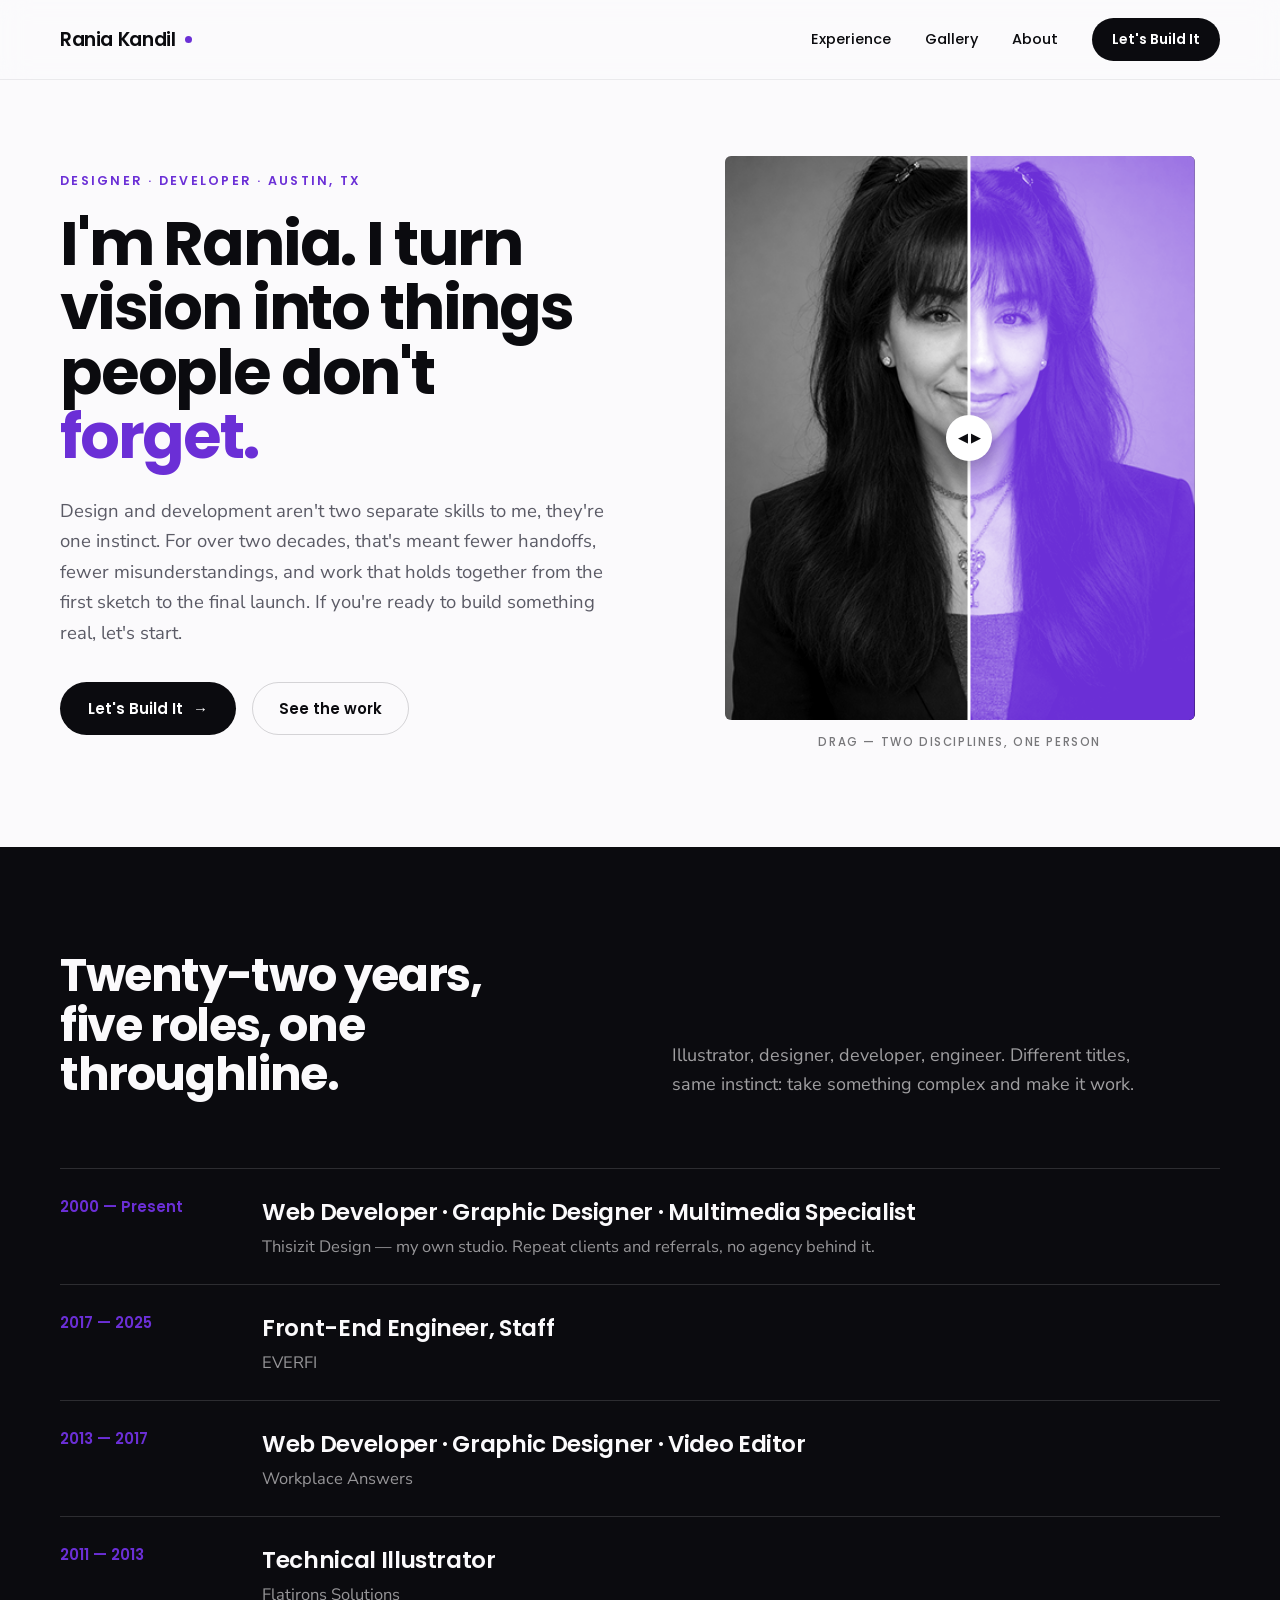
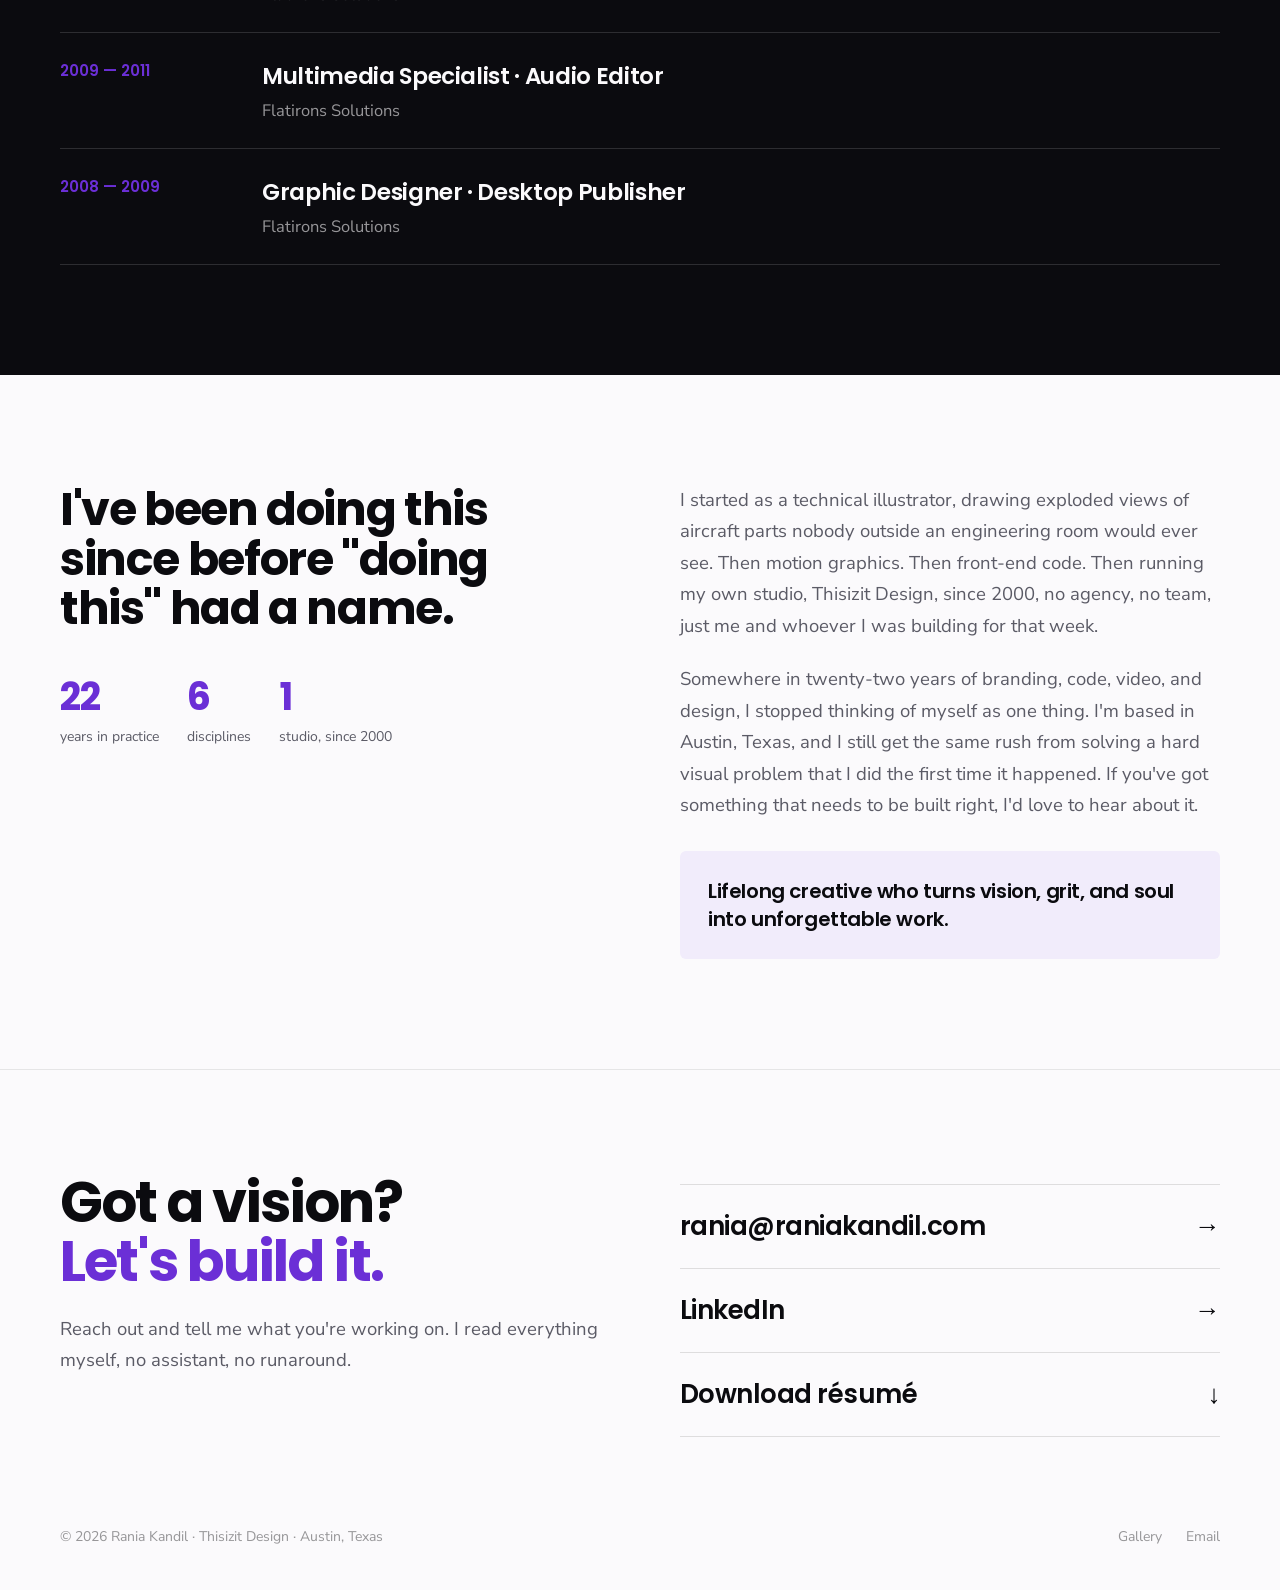
==== index.html @ 61c28361 "Initial site" ====
<!DOCTYPE html>
<html lang="en">
<head>
<meta charset="utf-8">
<meta name="viewport" content="width=device-width, initial-scale=1">
<title>Rania Kandil — Designer &amp; Developer</title>
<meta name="description" content="Designer and developer in Austin, Texas. Twenty-two years turning vision into work people don't forget.">
<link rel="preconnect" href="https://fonts.googleapis.com">
<link rel="preconnect" href="https://fonts.gstatic.com" crossorigin>
<link href="https://fonts.googleapis.com/css2?family=Poppins:wght@400;500;600;700&family=Nunito+Sans:opsz,wght@6..12,300;6..12,400;6..12,600;6..12,700&display=swap" rel="stylesheet">
<link rel="stylesheet" href="site.css">
</head>
<body id="top">

<header class="site-header">
  <nav class="nav wrap">
    <a class="brand" href="#top">Rania Kandil<span></span></a>
    <div class="nav-links">
      <a href="#work">Experience</a>
      <a href="gallery.html">Gallery</a>
      <a class="hide-sm" href="#about">About</a>
      <a class="btn btn-sm" href="#contact">Let's Build It</a>
    </div>
  </nav>
</header>

<main>

  <section class="hero wrap">
    <div data-reveal>
      <p class="eyebrow">Designer · Developer · Austin, TX</p>
      <h1>I'm Rania. I turn vision into things people don't <em>forget.</em></h1>
      <p class="lede">Design and development aren't two separate skills to me, they're one instinct. For over two decades, that's meant fewer handoffs, fewer misunderstandings, and work that holds together from the first sketch to the final launch. If you're ready to build something real, let's start.</p>
      <div class="hero-actions">
        <a class="btn" href="#contact">Let's Build It <span aria-hidden="true">→</span></a>
        <a class="btn btn-ghost" href="gallery.html">See the work</a>
      </div>
    </div>

    <div class="portrait-col">
      <div class="split" role="slider" aria-label="Reveal illustrated portrait" aria-valuemin="0" aria-valuemax="100" aria-valuenow="52">
        <img class="base" src="assets/headshot.png" alt="Rania Kandil">
        <div class="tint">
          <div class="fill"></div>
          <img src="assets/headshot.png" alt="">
        </div>
        <div class="divider"></div>
        <div class="knob" aria-hidden="true">◀ ▶</div>
      </div>
      <p class="caption">Drag — two disciplines, one person</p>
    </div>
  </section>

  <section class="dark" id="work">
    <div class="wrap">
      <div class="section-head" data-reveal>
        <h2>Twenty-two years, five roles, one throughline.</h2>
        <p>Illustrator, designer, developer, engineer. Different titles, same instinct: take something complex and make it work.</p>
      </div>
      <ol class="timeline">
        <li data-reveal>
          <span class="years">2000 — Present</span>
          <div>
            <h3>Web Developer · Graphic Designer · Multimedia Specialist</h3>
            <p>Thisizit Design — my own studio. Repeat clients and referrals, no agency behind it.</p>
          </div>
        </li>
        <li data-reveal>
          <span class="years">2017 — 2025</span>
          <div>
            <h3>Front-End Engineer, Staff</h3>
            <p>EVERFI</p>
          </div>
        </li>
        <li data-reveal>
          <span class="years">2013 — 2017</span>
          <div>
            <h3>Web Developer · Graphic Designer · Video Editor</h3>
            <p>Workplace Answers</p>
          </div>
        </li>
        <li data-reveal>
          <span class="years">2011 — 2013</span>
          <div>
            <h3>Technical Illustrator</h3>
            <p>Flatirons Solutions</p>
          </div>
        </li>
        <li data-reveal>
          <span class="years">2009 — 2011</span>
          <div>
            <h3>Multimedia Specialist · Audio Editor</h3>
            <p>Flatirons Solutions</p>
          </div>
        </li>
        <li data-reveal>
          <span class="years">2008 — 2009</span>
          <div>
            <h3>Graphic Designer · Desktop Publisher</h3>
            <p>Flatirons Solutions</p>
          </div>
        </li>
      </ol>
    </div>
  </section>

  <section class="about wrap" id="about">
    <div data-reveal>
      <h2>I've been doing this since before "doing this" had a name.</h2>
      <div class="stats">
        <div>
          <p class="stat-num">22</p>
          <p class="stat-label">years in practice</p>
        </div>
        <div>
          <p class="stat-num">6</p>
          <p class="stat-label">disciplines</p>
        </div>
        <div>
          <p class="stat-num">1</p>
          <p class="stat-label">studio, since 2000</p>
        </div>
      </div>
    </div>
    <div class="about-body" data-reveal>
      <p>I started as a technical illustrator, drawing exploded views of aircraft parts nobody outside an engineering room would ever see. Then motion graphics. Then front-end code. Then running my own studio, Thisizit Design, since 2000, no agency, no team, just me and whoever I was building for that week.</p>
      <p>Somewhere in twenty-two years of branding, code, video, and design, I stopped thinking of myself as one thing. I'm based in Austin, Texas, and I still get the same rush from solving a hard visual problem that I did the first time it happened. If you've got something that needs to be built right, I'd love to hear about it.</p>
      <div class="pull">
        <p>Lifelong creative who turns vision, grit, and soul into unforgettable work.</p>
      </div>
    </div>
  </section>

  <section class="contact" id="contact">
    <div class="wrap">
      <div data-reveal>
        <h2>Got a vision?<br><em>Let's build it.</em></h2>
        <p class="lede">Reach out and tell me what you're working on. I read everything myself, no assistant, no runaround.</p>
      </div>
      <div class="contact-list" data-reveal>
        <a href="mailto:rania@raniakandil.com">rania@raniakandil.com <span aria-hidden="true">→</span></a>
        <a href="https://linkedin.com/in/raniakandil">LinkedIn <span aria-hidden="true">→</span></a>
        <a href="assets/RaniaKandil_Resume.pdf" download>Download résumé <span aria-hidden="true">↓</span></a>
      </div>
    </div>
  </section>

</main>

<footer class="site-footer wrap">
  <p>© 2026 Rania Kandil · Thisizit Design · Austin, Texas</p>
  <div class="footer-links">
    <a href="gallery.html">Gallery</a>
    <a href="mailto:rania@raniakandil.com">Email</a>
  </div>
</footer>

<script src="site.js"></script>
</body>
</html>
---- site.css ----
:root {
  --ink: #0B0B0F;
  --paper: #FBFAFC;
  --accent: #6B2FD6;
  --lilac: #F1ECFB;
  --magenta: #E0218A;
  --muted: #5B5B66;
  --max: 1240px;
}

* { box-sizing: border-box; }

html { scroll-behavior: smooth; }

body {
  margin: 0;
  background: var(--paper);
  color: var(--ink);
  font-family: "Nunito Sans", system-ui, sans-serif;
  -webkit-font-smoothing: antialiased;
  text-wrap: pretty;
}

a { color: var(--accent); text-decoration: none; }
a:hover { color: var(--magenta); }
::selection { background: var(--accent); color: #fff; }

h1, h2, h3, .display, .nav a, .btn, .eyebrow, .stat-num, .tag, .filter {
  font-family: Poppins, sans-serif;
}

.wrap { max-width: var(--max); margin: 0 auto; padding-left: 40px; padding-right: 40px; }

/* ---------- header ---------- */
.site-header {
  position: sticky; top: 0; z-index: 50;
  backdrop-filter: blur(14px);
  background: rgba(251, 250, 252, .82);
  border-bottom: 1px solid rgba(11, 11, 15, .07);
}
.nav {
  display: flex; align-items: center; justify-content: space-between; gap: 32px;
  padding-top: 18px; padding-bottom: 18px;
}
.brand {
  font-weight: 600; font-size: 19px; letter-spacing: -.02em; color: var(--ink);
  display: flex; align-items: center; gap: 10px;
}
.brand span { width: 7px; height: 7px; border-radius: 50%; background: var(--accent); }
.nav-links { display: flex; align-items: center; gap: 34px; }
.nav-links a:not(.btn) { font-size: 14.5px; font-weight: 500; color: var(--ink); }
.nav-links a:not(.btn):hover,
.nav-links a:not(.btn)[aria-current="page"] { color: var(--accent); }

.btn {
  font-size: 15px; font-weight: 600; color: #fff; background: var(--ink);
  padding: 15px 28px; border-radius: 999px;
  display: inline-flex; align-items: center; gap: 10px;
  transition: background .2s ease, color .2s ease, border-color .2s ease;
}
.btn:hover { background: var(--accent); color: #fff; }
.btn-sm { font-size: 14px; padding: 11px 20px; }
.btn-ghost {
  color: var(--ink); background: transparent;
  border: 1.5px solid rgba(11, 11, 15, .16); padding: 14px 26px;
}
.btn-ghost:hover { background: transparent; border-color: var(--accent); color: var(--accent); }
.btn-invert { background: var(--paper); color: var(--ink); font-size: 16px; padding: 17px 32px; white-space: nowrap; }

.eyebrow {
  font-size: 12.5px; font-weight: 600; letter-spacing: .18em;
  text-transform: uppercase; color: var(--accent); margin: 0 0 22px;
}

/* ---------- hero ---------- */
.hero {
  display: grid; grid-template-columns: 1.05fr .95fr; gap: 64px; align-items: center;
  padding-top: 76px; padding-bottom: 96px;
}
.hero h1 {
  font-weight: 700; font-size: 62px; line-height: 1.04; letter-spacing: -.035em;
  margin: 0 0 26px; max-width: 14ch;
}
.hero h1 em { font-style: normal; color: var(--accent); }
.lede { font-size: 18.5px; line-height: 1.65; color: var(--muted); margin: 0 0 34px; max-width: 52ch; }
.hero-actions { display: flex; align-items: center; gap: 16px; flex-wrap: wrap; }

.portrait-col { display: flex; flex-direction: column; align-items: center; gap: 14px; }
.split {
  position: relative; width: 100%; max-width: 470px; aspect-ratio: 5 / 6;
  border-radius: 6px; overflow: hidden; background: #E9E7EA;
  cursor: ew-resize; user-select: none; touch-action: none;
}
.split img { position: absolute; inset: 0; width: 100%; height: 100%; object-fit: cover; object-position: 50% 22%; }
.split .base { filter: grayscale(1) contrast(1.06); }
.split .tint { position: absolute; inset: 0; clip-path: inset(0 0 0 52%); }
.split .tint .fill { position: absolute; inset: 0; background: var(--accent); }
.split .tint img { filter: grayscale(1) contrast(1.18) brightness(1.02); mix-blend-mode: screen; }
.split .divider { position: absolute; top: 0; bottom: 0; width: 3px; background: #fff; left: 52%; transform: translateX(-1.5px); }
.split .knob {
  position: absolute; top: 50%; left: 52%; transform: translate(-50%, -50%);
  width: 46px; height: 46px; border-radius: 50%; background: #fff;
  box-shadow: 0 6px 20px rgba(11, 11, 15, .28);
  display: flex; align-items: center; justify-content: center; gap: 4px;
  font-family: Poppins, sans-serif; font-size: 13px; color: var(--ink);
}
.caption {
  font-family: Poppins, sans-serif; font-size: 11.5px; font-weight: 500;
  letter-spacing: .14em; text-transform: uppercase;
  color: rgba(11, 11, 15, .55); margin: 0;
}

/* ---------- dark band ---------- */
.dark { background: var(--ink); color: var(--paper); }
.dark .wrap { padding-top: 104px; padding-bottom: 110px; }
.section-head {
  display: grid; grid-template-columns: 1fr 1fr; gap: 64px; align-items: end; margin: 0 0 68px;
}
.section-head h2 { font-weight: 700; font-size: 46px; line-height: 1.08; letter-spacing: -.03em; margin: 0; max-width: 16ch; }
.section-head p { font-size: 18px; line-height: 1.65; color: rgba(251, 250, 252, .62); margin: 0; max-width: 46ch; }

.timeline { list-style: none; margin: 0; padding: 0; }
.timeline li {
  display: grid; grid-template-columns: 170px 1fr; gap: 32px;
  padding: 26px 0; border-top: 1px solid rgba(251, 250, 252, .14);
  transition: background .2s ease;
}
.timeline li:last-child { border-bottom: 1px solid rgba(251, 250, 252, .14); }
.timeline li:hover { background: rgba(107, 47, 214, .10); }
.timeline .years { font-family: Poppins, sans-serif; font-size: 15px; font-weight: 600; color: var(--accent); }
.timeline h3 { font-size: 23px; font-weight: 600; letter-spacing: -.015em; margin: 0 0 6px; }
.timeline p { margin: 0; font-size: 16.5px; color: rgba(251, 250, 252, .58); }

/* ---------- about ---------- */
.about { display: grid; grid-template-columns: 1fr 1fr; gap: 80px; align-items: start; padding-top: 110px; padding-bottom: 110px; }
.about h2 { font-weight: 700; font-size: 46px; line-height: 1.08; letter-spacing: -.03em; margin: 0 0 28px; max-width: 15ch; }
.stats { display: flex; gap: 28px; flex-wrap: wrap; padding-top: 6px; }
.stat-num { font-size: 38px; font-weight: 700; letter-spacing: -.03em; margin: 0; color: var(--accent); }
.stat-label { margin: 2px 0 0; font-size: 14px; color: var(--muted); }
.about-body { display: flex; flex-direction: column; gap: 22px; }
.about-body p { font-size: 18.5px; line-height: 1.7; color: var(--muted); margin: 0; }
.pull {
  background: var(--lilac); border-radius: 6px; padding: 26px 28px; margin-top: 8px;
}
.pull p {
  font-family: Poppins, sans-serif; font-size: 20px; font-weight: 600;
  line-height: 1.4; letter-spacing: -.02em; margin: 0; color: var(--ink);
}

/* ---------- contact ---------- */
.contact { border-top: 1px solid rgba(11, 11, 15, .09); }
.contact .wrap { display: grid; grid-template-columns: 1fr 1fr; gap: 80px; align-items: start; padding-top: 104px; padding-bottom: 90px; }
.contact h2 { font-weight: 700; font-size: 56px; line-height: 1.05; letter-spacing: -.035em; margin: 0 0 22px; }
.contact h2 em { font-style: normal; color: var(--accent); }
.contact-list { display: flex; flex-direction: column; padding-top: 10px; }
.contact-list a {
  font-family: Poppins, sans-serif; font-size: 26px; font-weight: 600; letter-spacing: -.02em;
  color: var(--ink); padding: 22px 0;
  border-top: 1px solid rgba(11, 11, 15, .12);
  display: flex; justify-content: space-between; align-items: center; gap: 20px;
  transition: color .2s ease;
}
.contact-list a:last-child { border-bottom: 1px solid rgba(11, 11, 15, .12); }
.contact-list a:hover { color: var(--accent); }

/* ---------- footer ---------- */
.site-footer {
  display: flex; justify-content: space-between; align-items: center;
  gap: 24px; flex-wrap: wrap; padding-bottom: 44px;
}
.site-footer p, .site-footer a { margin: 0; font-size: 14px; color: rgba(11, 11, 15, .42); }
.site-footer a:hover { color: var(--accent); }
.footer-links { display: flex; gap: 24px; }

/* ---------- gallery ---------- */
.gallery-intro { padding-top: 72px; padding-bottom: 44px; }
.gallery-intro-grid { display: grid; grid-template-columns: 1.1fr .9fr; gap: 64px; align-items: end; }
.gallery-intro h1 { font-weight: 700; font-size: 56px; line-height: 1.05; letter-spacing: -.035em; margin: 0; max-width: 16ch; }
.gallery-intro p { font-size: 18.5px; line-height: 1.65; color: var(--muted); margin: 0; max-width: 46ch; }

.filters { display: flex; gap: 10px; flex-wrap: wrap; padding-bottom: 24px; border-bottom: 1px solid rgba(11, 11, 15, .09); }
.filter {
  font-size: 13.5px; font-weight: 600; padding: 9px 18px; border-radius: 999px;
  border: 1.5px solid rgba(11, 11, 15, .14); background: transparent; color: var(--ink);
  cursor: pointer; transition: border-color .2s ease, color .2s ease, background .2s ease;
}
.filter:hover { border-color: var(--accent); color: var(--accent); }
.filter[aria-pressed="true"] { background: var(--ink); border-color: var(--ink); color: #fff; }

.grid { display: grid; grid-template-columns: repeat(3, 1fr); gap: 26px; padding-top: 48px; padding-bottom: 40px; }
.card { display: flex; flex-direction: column; gap: 14px; }
.card.wide { grid-column: span 2; }
.card-media {
  position: relative; width: 100%; border-radius: 8px; overflow: hidden;
  background: var(--lilac); aspect-ratio: 4 / 5;
  display: flex; align-items: center; justify-content: center;
}
.card-media.r16-10 { aspect-ratio: 16 / 10; }
.card-media.r16-9 { aspect-ratio: 16 / 9; }
.card-media.r4-3 { aspect-ratio: 4 / 3; }
.card-media img { width: 100%; height: 100%; object-fit: cover; display: block; }
.card-media .slot-note {
  font-family: Poppins, sans-serif; font-size: 12.5px; font-weight: 600;
  letter-spacing: .1em; text-transform: uppercase;
  color: rgba(107, 47, 214, .55); text-align: center; padding: 0 20px;
}
.card-meta { display: flex; justify-content: space-between; align-items: baseline; gap: 16px; }
.card-meta h3 { font-size: 20px; font-weight: 600; letter-spacing: -.02em; margin: 0; }
.tag { font-size: 12px; font-weight: 600; letter-spacing: .12em; text-transform: uppercase; color: var(--accent); white-space: nowrap; }

.cta-band { margin-top: 60px; }
.cta-band .wrap { display: grid; grid-template-columns: 1fr auto; gap: 56px; align-items: center; padding-top: 96px; padding-bottom: 96px; }
.cta-band h2 { font-weight: 700; font-size: 44px; line-height: 1.08; letter-spacing: -.03em; margin: 0; max-width: 18ch; }
.cta-band h2 em { font-style: normal; color: var(--accent); }

/* ---------- reveal ---------- */
[data-reveal] { opacity: 0; transform: translateY(16px); transition: opacity .7s cubic-bezier(.22,.7,.3,1), transform .7s cubic-bezier(.22,.7,.3,1); }
[data-reveal].in { opacity: 1; transform: none; }
@media (prefers-reduced-motion: reduce) {
  [data-reveal] { opacity: 1; transform: none; transition: none; }
  html { scroll-behavior: auto; }
}

/* ---------- responsive ---------- */
@media (max-width: 1000px) {
  .wrap { padding-left: 24px; padding-right: 24px; }
  .hero, .about, .section-head, .gallery-intro-grid { grid-template-columns: 1fr; gap: 44px; }
  .contact .wrap, .cta-band .wrap { grid-template-columns: 1fr; gap: 44px; }
  .grid { grid-template-columns: repeat(2, 1fr); }
  .hero h1 { font-size: 46px; }
  .contact h2 { font-size: 42px; }
  .section-head h2, .about h2, .gallery-intro h1, .cta-band h2 { font-size: 36px; }
  .timeline li { grid-template-columns: 1fr; gap: 8px; }
}
@media (max-width: 620px) {
  .nav-links { gap: 18px; }
  .nav-links .hide-sm { display: none; }
  .grid { grid-template-columns: 1fr; }
  .card.wide { grid-column: span 1; }
  .contact-list a { font-size: 20px; }
  .hero h1 { font-size: 38px; }
}
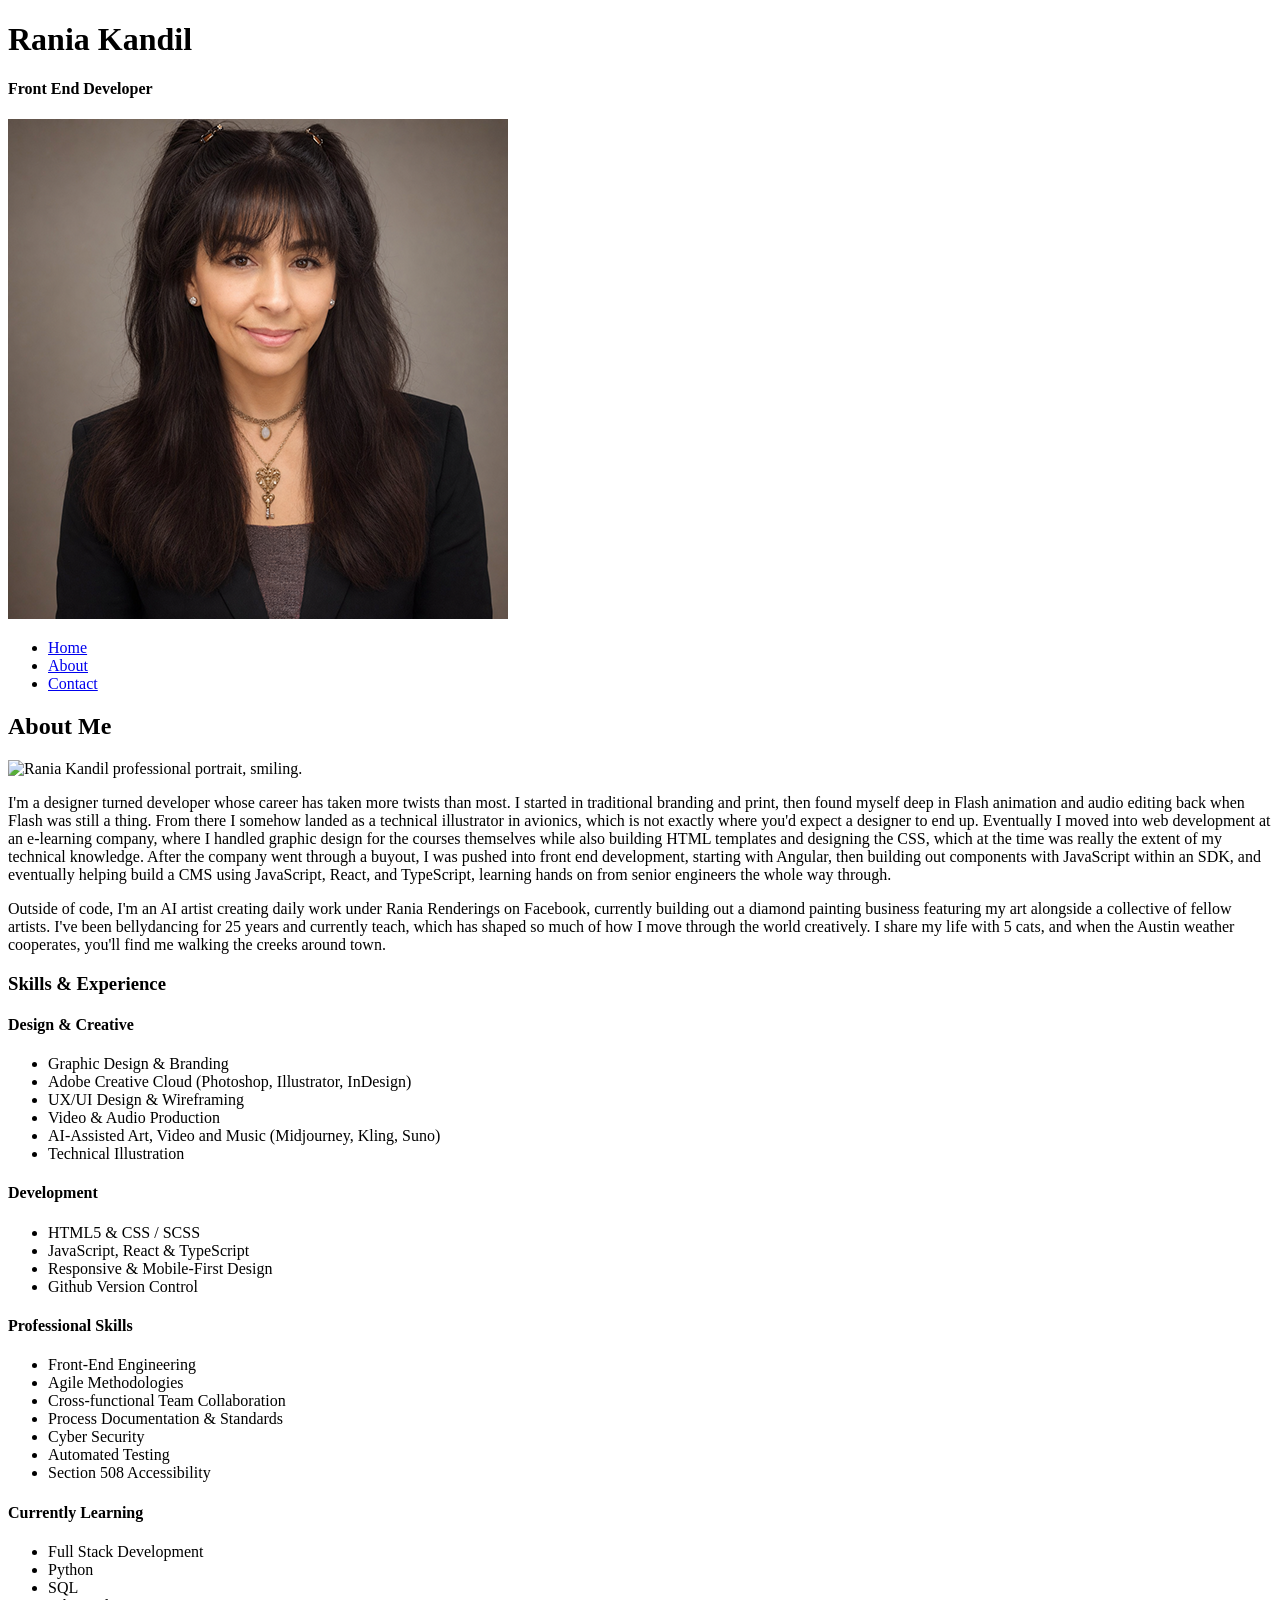
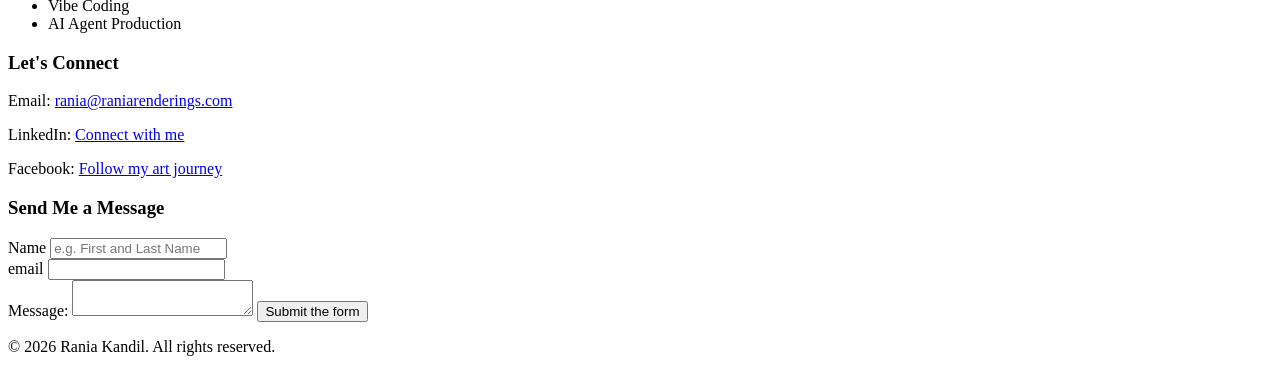
==== commit f5b6c694: "update file name" ====
--- a/index.html
+++ b/index.html
@@ -1,160 +1,126 @@
-<!DOCTYPE html>
-<html lang="en">
-<head>
-<meta charset="utf-8">
-<meta name="viewport" content="width=device-width, initial-scale=1">
-<title>Rania Kandil — Designer &amp; Developer</title>
-<meta name="description" content="Designer and developer in Austin, Texas. Twenty-two years turning vision into work people don't forget.">
-<link rel="preconnect" href="https://fonts.googleapis.com">
-<link rel="preconnect" href="https://fonts.gstatic.com" crossorigin>
-<link href="https://fonts.googleapis.com/css2?family=Poppins:wght@400;500;600;700&family=Nunito+Sans:opsz,wght@6..12,300;6..12,400;6..12,600;6..12,700&display=swap" rel="stylesheet">
-<link rel="stylesheet" href="site.css">
-</head>
-<body id="top">
-
-<header class="site-header">
-  <nav class="nav wrap">
-    <a class="brand" href="#top">Rania Kandil<span></span></a>
-    <div class="nav-links">
-      <a href="#work">Experience</a>
-      <a href="gallery.html">Gallery</a>
-      <a class="hide-sm" href="#about">About</a>
-      <a class="btn btn-sm" href="#contact">Let's Build It</a>
-    </div>
-  </nav>
-</header>
-
-<main>
-
-  <section class="hero wrap">
-    <div data-reveal>
-      <p class="eyebrow">Designer · Developer · Austin, TX</p>
-      <h1>I'm Rania. I turn vision into things people don't <em>forget.</em></h1>
-      <p class="lede">Design and development aren't two separate skills to me, they're one instinct. For over two decades, that's meant fewer handoffs, fewer misunderstandings, and work that holds together from the first sketch to the final launch. If you're ready to build something real, let's start.</p>
-      <div class="hero-actions">
-        <a class="btn" href="#contact">Let's Build It <span aria-hidden="true">→</span></a>
-        <a class="btn btn-ghost" href="gallery.html">See the work</a>
-      </div>
-    </div>
-
-    <div class="portrait-col">
-      <div class="split" role="slider" aria-label="Reveal illustrated portrait" aria-valuemin="0" aria-valuemax="100" aria-valuenow="52">
-        <img class="base" src="assets/headshot.png" alt="Rania Kandil">
-        <div class="tint">
-          <div class="fill"></div>
-          <img src="assets/headshot.png" alt="">
-        </div>
-        <div class="divider"></div>
-        <div class="knob" aria-hidden="true">◀ ▶</div>
-      </div>
-      <p class="caption">Drag — two disciplines, one person</p>
-    </div>
-  </section>
-
-  <section class="dark" id="work">
-    <div class="wrap">
-      <div class="section-head" data-reveal>
-        <h2>Twenty-two years, five roles, one throughline.</h2>
-        <p>Illustrator, designer, developer, engineer. Different titles, same instinct: take something complex and make it work.</p>
-      </div>
-      <ol class="timeline">
-        <li data-reveal>
-          <span class="years">2000 — Present</span>
-          <div>
-            <h3>Web Developer · Graphic Designer · Multimedia Specialist</h3>
-            <p>Thisizit Design — my own studio. Repeat clients and referrals, no agency behind it.</p>
-          </div>
-        </li>
-        <li data-reveal>
-          <span class="years">2017 — 2025</span>
-          <div>
-            <h3>Front-End Engineer, Staff</h3>
-            <p>EVERFI</p>
-          </div>
-        </li>
-        <li data-reveal>
-          <span class="years">2013 — 2017</span>
-          <div>
-            <h3>Web Developer · Graphic Designer · Video Editor</h3>
-            <p>Workplace Answers</p>
-          </div>
-        </li>
-        <li data-reveal>
-          <span class="years">2011 — 2013</span>
-          <div>
-            <h3>Technical Illustrator</h3>
-            <p>Flatirons Solutions</p>
-          </div>
-        </li>
-        <li data-reveal>
-          <span class="years">2009 — 2011</span>
-          <div>
-            <h3>Multimedia Specialist · Audio Editor</h3>
-            <p>Flatirons Solutions</p>
-          </div>
-        </li>
-        <li data-reveal>
-          <span class="years">2008 — 2009</span>
-          <div>
-            <h3>Graphic Designer · Desktop Publisher</h3>
-            <p>Flatirons Solutions</p>
-          </div>
-        </li>
-      </ol>
-    </div>
-  </section>
-
-  <section class="about wrap" id="about">
-    <div data-reveal>
-      <h2>I've been doing this since before "doing this" had a name.</h2>
-      <div class="stats">
-        <div>
-          <p class="stat-num">22</p>
-          <p class="stat-label">years in practice</p>
-        </div>
-        <div>
-          <p class="stat-num">6</p>
-          <p class="stat-label">disciplines</p>
-        </div>
-        <div>
-          <p class="stat-num">1</p>
-          <p class="stat-label">studio, since 2000</p>
-        </div>
-      </div>
-    </div>
-    <div class="about-body" data-reveal>
-      <p>I started as a technical illustrator, drawing exploded views of aircraft parts nobody outside an engineering room would ever see. Then motion graphics. Then front-end code. Then running my own studio, Thisizit Design, since 2000, no agency, no team, just me and whoever I was building for that week.</p>
-      <p>Somewhere in twenty-two years of branding, code, video, and design, I stopped thinking of myself as one thing. I'm based in Austin, Texas, and I still get the same rush from solving a hard visual problem that I did the first time it happened. If you've got something that needs to be built right, I'd love to hear about it.</p>
-      <div class="pull">
-        <p>Lifelong creative who turns vision, grit, and soul into unforgettable work.</p>
-      </div>
-    </div>
-  </section>
-
-  <section class="contact" id="contact">
-    <div class="wrap">
-      <div data-reveal>
-        <h2>Got a vision?<br><em>Let's build it.</em></h2>
-        <p class="lede">Reach out and tell me what you're working on. I read everything myself, no assistant, no runaround.</p>
-      </div>
-      <div class="contact-list" data-reveal>
-        <a href="mailto:rania@raniakandil.com">rania@raniakandil.com <span aria-hidden="true">→</span></a>
-        <a href="https://linkedin.com/in/raniakandil">LinkedIn <span aria-hidden="true">→</span></a>
-        <a href="assets/RaniaKandil_Resume.pdf" download>Download résumé <span aria-hidden="true">↓</span></a>
-      </div>
-    </div>
-  </section>
-
-</main>
-
-<footer class="site-footer wrap">
-  <p>© 2026 Rania Kandil · Thisizit Design · Austin, Texas</p>
-  <div class="footer-links">
-    <a href="gallery.html">Gallery</a>
-    <a href="mailto:rania@raniakandil.com">Email</a>
-  </div>
-</footer>
-
-<script src="site.js"></script>
-</body>
-</html>
+<!DOCTYPE html>
+<html lang="en">
+<head>
+    <meta charset="UTF-8">
+    <meta name="viewport" content="width=device-width, initial-scale=1.0">
+    <meta name="description" content="Rania Kandil - Designer & Developer">
+    <title>Rania Kandil — Designer &amp; Developer</title>
+</head>
+<body>
+    <!-- TODO: Add header with your name, professional title, and navigation -->
+    <!-- Navigation should link to: #about, #skills, #contact -->
+     <header>
+        <h1>Rania Kandil</h1>
+        <h4>Front End Developer</h4>
+        <img src="img/rania-kandil.png" alt="Rania Kandil professional portrait, smiling." />
+        <nav>
+            <ul>
+                <li><a href="#home">Home</a></li>
+                <li><a href="#skills">About</a></li>
+                <li><a href="#contact">Contact</a></li>
+            </ul>
+        </nav>
+    </header>
+    <!-- TODO: Add main element -->
+    
+        <!-- TODO: Add About section with id="about" -->
+        <!-- Include: h2 "About Me", professional photo with alt text, 2-3 paragraphs about yourself -->
+    <main>
+        <section id="skills">
+            <h2>About Me</h2>
+            <img src="images/rania-kandil.png" alt="Rania Kandil professional portrait, smiling." />
+            <p>
+                I'm a designer turned developer whose career has taken more twists than most. I started in traditional branding and print, then found myself deep in Flash animation and audio editing back when Flash was still a thing. From there I somehow landed as a technical illustrator in avionics, which is not exactly where you'd expect a designer to end up. Eventually I moved into web development at an e-learning company, where I handled graphic design for the courses themselves while also building HTML templates and designing the CSS, which at the time was really the extent of my technical knowledge. After the company went through a buyout, I was pushed into front end development, starting with Angular, then building out components with JavaScript within an SDK, and eventually helping build a CMS using JavaScript, React, and TypeScript, learning hands on from senior engineers the whole way through.</p>
+            <p>
+                Outside of code, I'm an AI artist creating daily work under Rania Renderings on Facebook, currently building out a diamond painting business featuring my art alongside a collective of fellow artists. I've been bellydancing for 25 years and currently teach, which has shaped so much of how I move through the world creatively. I share my life with 5 cats, and when the Austin weather cooperates, you'll find me walking the creeks around town.
+            </p>
+        </section>
+            
+            <!-- TODO: Add Skills section with id="skills" -->
+            <!-- Include: h2 "Skills & Experience", multiple h3 categories with organized lists -->
+        <section id="skills">
+            <h3>Skills & Experience</h3>
+
+            <h4>Design & Creative</h4>
+            <ul>
+                <li>Graphic Design & Branding</li>
+                <li>Adobe Creative Cloud (Photoshop, Illustrator, InDesign)</li>
+                <li>UX/UI Design & Wireframing</li>
+                <li>Video & Audio Production</li>
+                <li>AI-Assisted Art, Video and Music (Midjourney, Kling, Suno)</li>
+                <li>Technical Illustration</li>
+            </ul>
+
+            <h4>Development</h4>
+            <ul>
+                <li>HTML5 & CSS / SCSS</li>
+                <li>JavaScript, React & TypeScript</li>
+                <li>Responsive & Mobile-First Design</li>
+                <li>Github Version Control</li>
+            </ul>
+
+            <h4>Professional Skills</h4>
+            <ul>
+                <li>Front-End Engineering</li>
+                <li>Agile Methodologies</li>
+                <li>Cross-functional Team Collaboration</li>
+                <li>Process Documentation & Standards</li>
+                <li>Cyber Security</li>
+                <li>Automated Testing</li>
+                <li>Section 508 Accessibility</li>
+            </ul>
+            <h4>Currently Learning</h4>
+            <ul>
+                <li>Full Stack Development</li>
+                <li>Python</li>
+                <li>SQL</li>
+                <li>Vibe Coding</li>
+                <li>AI Agent Production</li>
+            </ul>
+        </section>
+
+            <!-- TODO: Add Contact section with id="contact" -->
+            <!-- Include: h2 "Let's Connect", social media links (email, LinkedIn, GitHub), and message form -->
+            <!-- Form should have: name, email, message fields and submit button -->
+        <section id="contact">
+            <h3>Let's Connect</h3>
+            <p>Email: <a href="mailto:rania@raniakandil.com">rania@raniarenderings.com</a></p>
+            <p>LinkedIn: <a href="https://linkedin.com/in/raniakandil">Connect with me</a></p>
+            <p>Facebook: <a href="https://facebook.com/raniarenderings">Follow my art journey</a></p>
+        </section>
+        <section id="contact-form">
+            <h3>Send Me a Message</h3>
+
+            <form>
+                <label for="Name">Name</label>
+                <input
+                    type="text"
+                    name="name"
+                    id="name"
+                    placeholder="e.g. First and Last Name"
+                />
+
+                <div>
+                    <label for="email">email</label>
+                    <input type="text" name="email" id="email" required />
+                </div>
+
+                <label for="life-story">Message:</label>
+                <textarea name="life-story" id="life-story"></textarea>
+
+                <!-- Submit button -->
+                <button type="submit">Submit the form</button>
+            </form>
+
+        </section>
+    </main>
+            
+    <!-- TODO: Close main element -->
+    
+    <!-- TODO: Add footer with copyright and personal tagline -->
+    <footer>
+        <p>&copy; 2026 Rania Kandil. All rights reserved.</p>
+    </footer>
+    
+</body>
+</html>
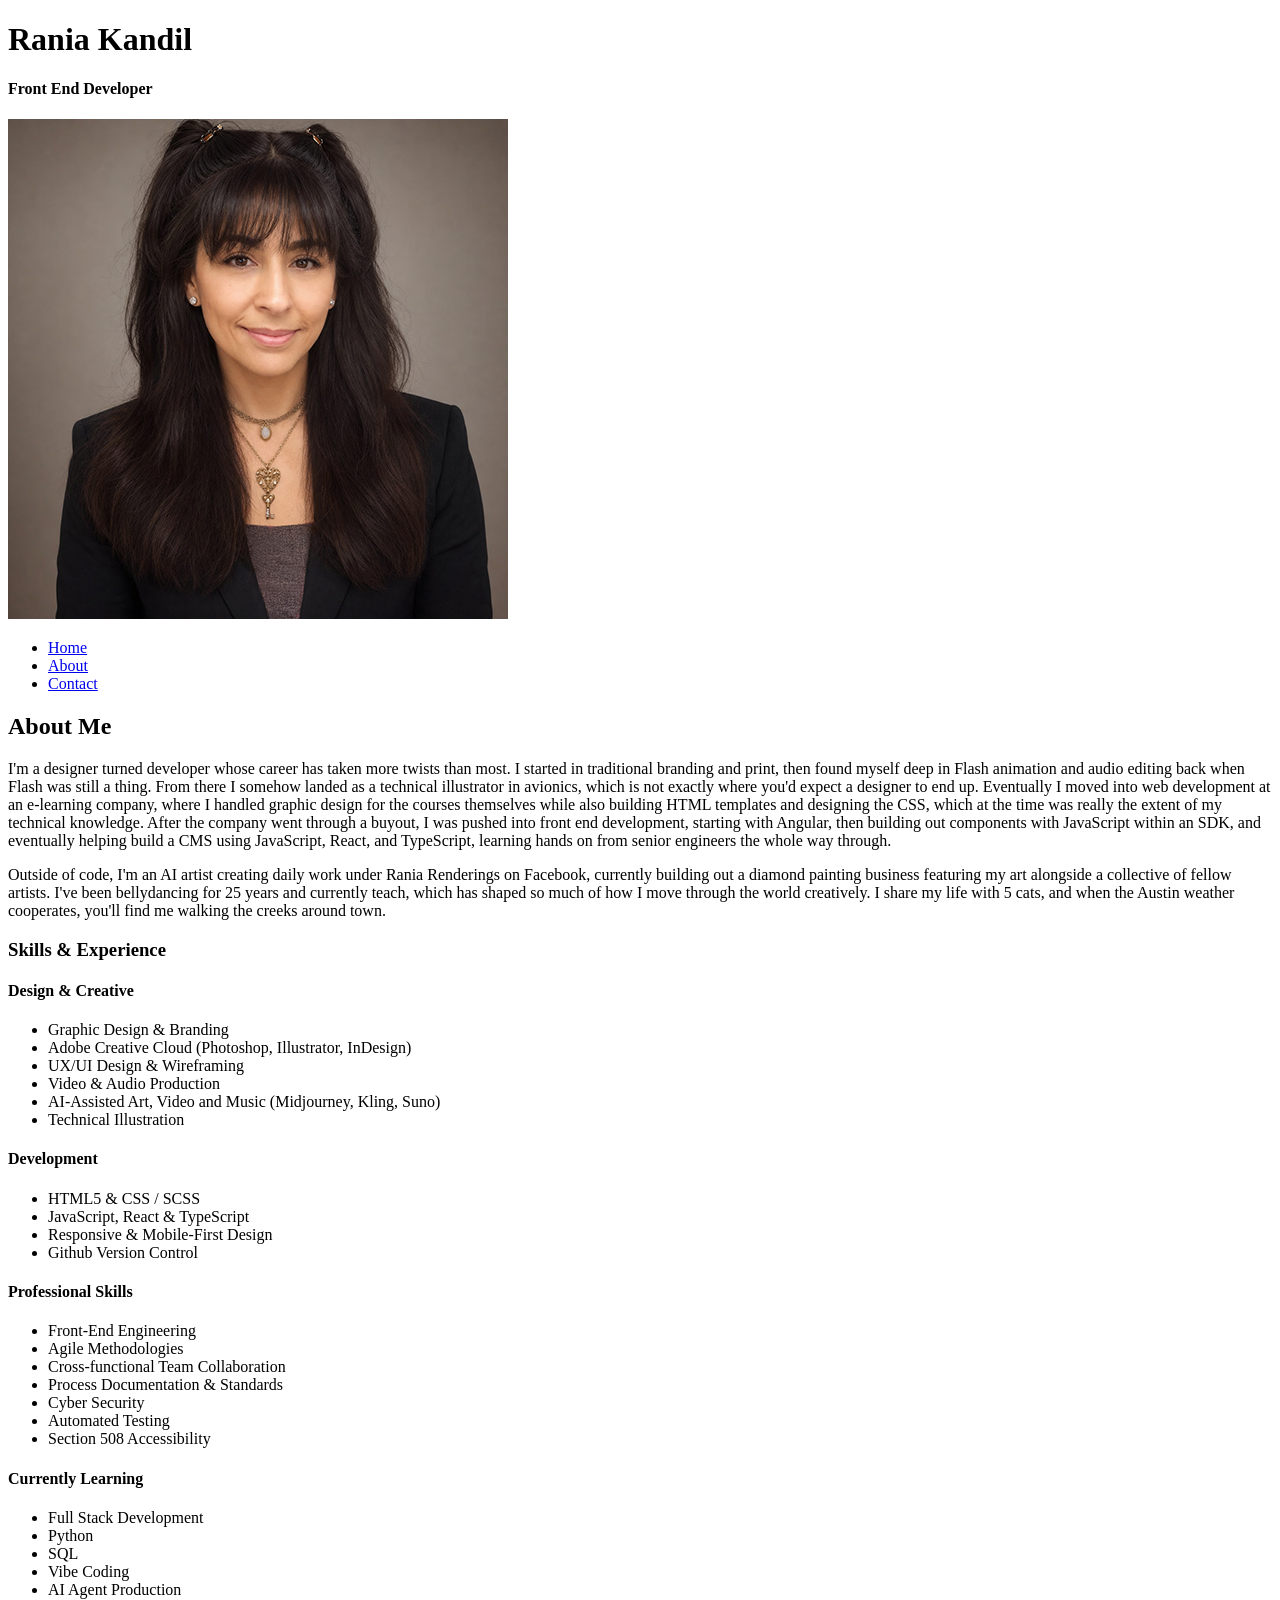
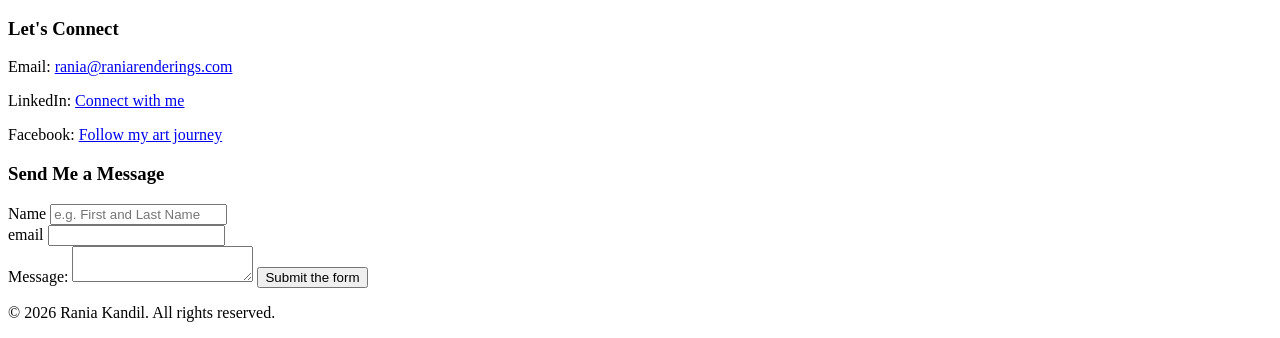
==== commit c5ade481: "remove extra img" ====
--- a/index.html
+++ b/index.html
@@ -28,7 +28,6 @@
     <main>
         <section id="skills">
             <h2>About Me</h2>
-            <img src="images/rania-kandil.png" alt="Rania Kandil professional portrait, smiling." />
             <p>
                 I'm a designer turned developer whose career has taken more twists than most. I started in traditional branding and print, then found myself deep in Flash animation and audio editing back when Flash was still a thing. From there I somehow landed as a technical illustrator in avionics, which is not exactly where you'd expect a designer to end up. Eventually I moved into web development at an e-learning company, where I handled graphic design for the courses themselves while also building HTML templates and designing the CSS, which at the time was really the extent of my technical knowledge. After the company went through a buyout, I was pushed into front end development, starting with Angular, then building out components with JavaScript within an SDK, and eventually helping build a CMS using JavaScript, React, and TypeScript, learning hands on from senior engineers the whole way through.</p>
             <p>
